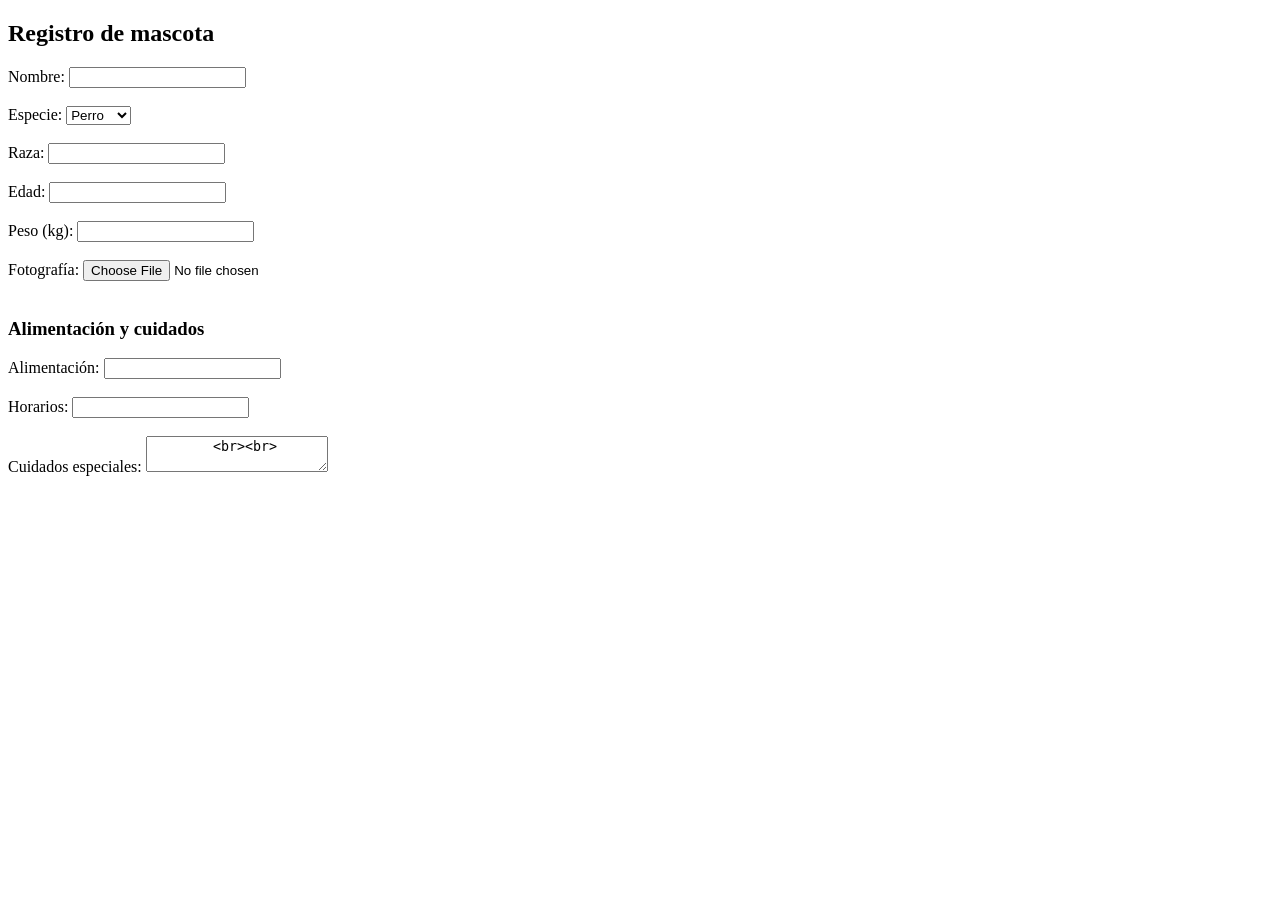
==== index.html @ 749df58b "Update index.html" ====
<!DOCTYPE html>
<html lang="en">
<head>
    <meta charset="UTF-8">
    <meta name="viewport" content="width=device-width, initial-scale=1.0">
    <title>Document</title>
</head>
<body>
    <h2>Registro de mascota</h2>
    <form>
        <label>Nombre:</label>
        <input type="text" id="nombre" required>
        <br><br>

        <label>Especie:</label>
        <select id="especie">
            <option>Perro</option>
            <option>Gato</option>
            <option>Conejo</option>
            <option>Otro</option>
        </select>
        <br><br>

        <label>Raza:</label>
        <input type="text" id="raza">
        <br><br>

        <label>Edad:</label>
        <input type="numer" id="edad">
        <br><br>

        <label>Peso (kg):</label>
        <input type="number" id="peso">
        <br><br>

        <label>Fotografía:</label>
        <input type="file" id="foto" accept="image/*"> 
        <br><br>


        <h3>Alimentación y cuidados</h3>
        <label>Alimentación:</label>
        <input type="text" id="alimentacion">
        <br><br>

        <label>Horarios:</label>
        <input type="text" id="horarios">
        <br><br>

        <label>Cuidados especiales:</label>
        <textarea type="text" id="cuidados">
        <br><br>


        <h3>Información médica</h3>
        <label>Vacunas:</label>
        <textarea type="text" id="vacunas">
        <br><br>

        <label>Enfermedades o alergias:</label>
        <textarea type="text" id="enfermedades">
        <br><br>

        <label>Veterinario:</label>
        <input type="text" id="veterinario">
        <br><br>

        <label>Contacto del veterinario:</label>
        <input type="tel" id="contactoVeterinario">
        <br><br>


        <h3>Contacto de emergencia</h3>
        <label>Nombre:</label>
        <input type="text" id="contacto">
        <br><br>

        <label>Teléfono:</label>
        <input type="tel" id="telefonoEmergencia">
        <br><br>

        <label>Contacto de emergencia:</label>
        <input type="tel" id="contactoEmergencia">
        <br><br>

        <button type="submit">Registrar mascota</button>
        <button type="reset">Limpiar</button>
    </form>
</body>
</html>
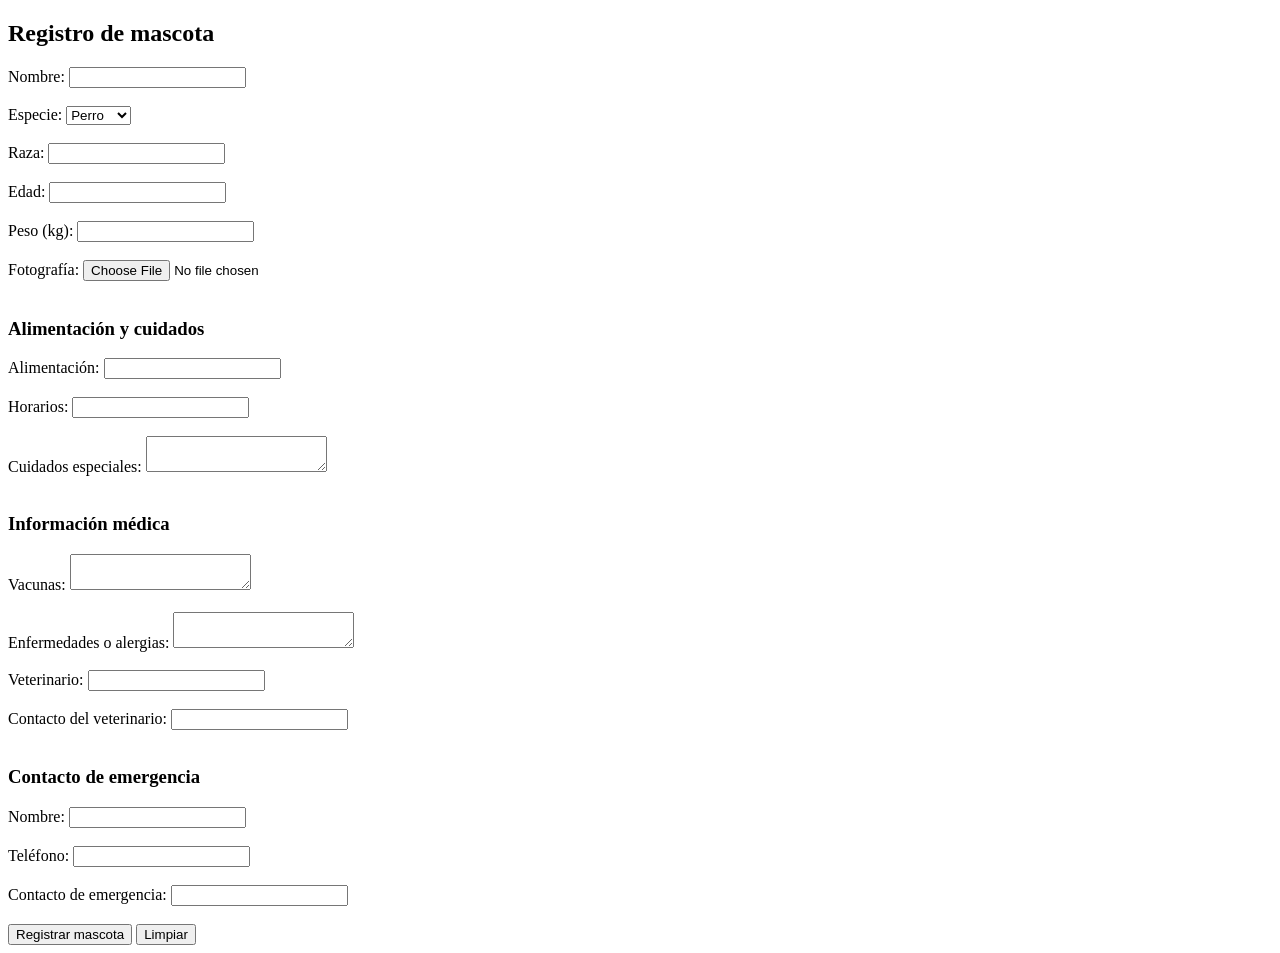
==== commit 5f4174e6: "Update index.html" ====
--- a/index.html
+++ b/index.html
@@ -48,17 +48,17 @@
         <br><br>
 
         <label>Cuidados especiales:</label>
-        <textarea type="text" id="cuidados">
+        <textarea type="text" id="cuidados"></textarea>
         <br><br>
 
 
         <h3>Información médica</h3>
         <label>Vacunas:</label>
-        <textarea type="text" id="vacunas">
+        <textarea type="text" id="vacunas"></textarea>
         <br><br>
 
         <label>Enfermedades o alergias:</label>
-        <textarea type="text" id="enfermedades">
+        <textarea type="text" id="enfermedades"></textarea>
         <br><br>
 
         <label>Veterinario:</label>
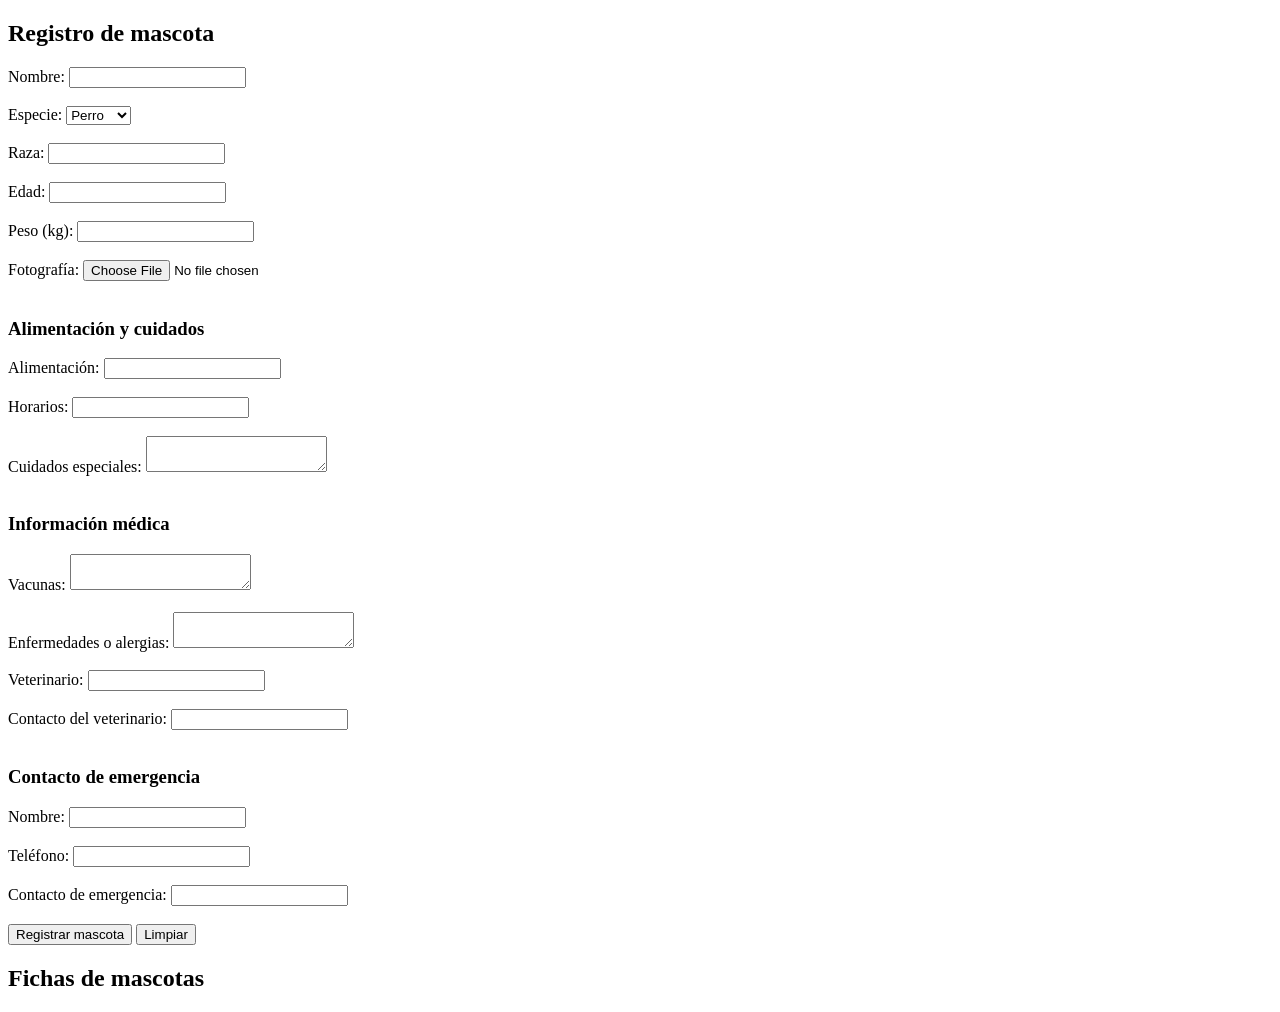
==== commit dfbad48c: "update" ====
--- a/index.html
+++ b/index.html
@@ -86,5 +86,9 @@
         <button type="submit">Registrar mascota</button>
         <button type="reset">Limpiar</button>
     </form>
+
+    <h2>Fichas de mascotas</h2>
+    <div id="listaMascotas"></div>
+    <script src="script.js"></script>
 </body>
 </html>
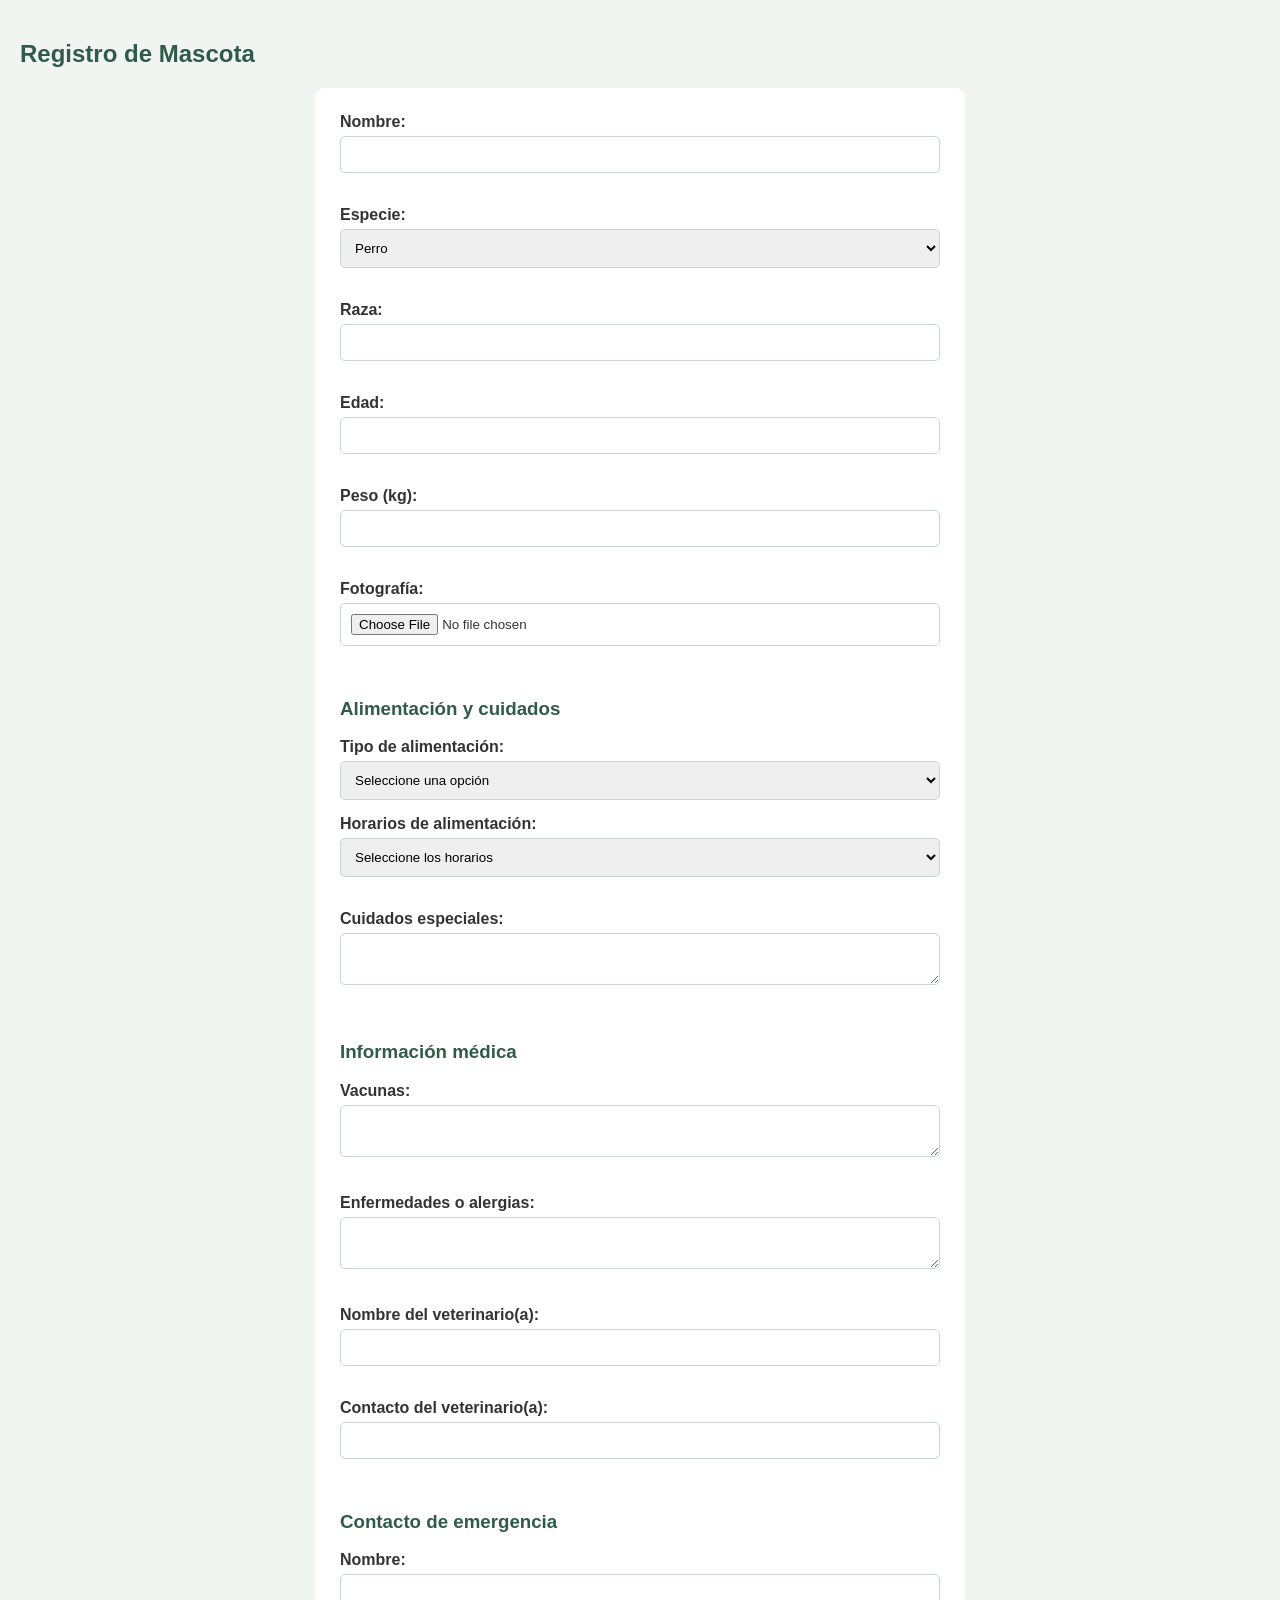
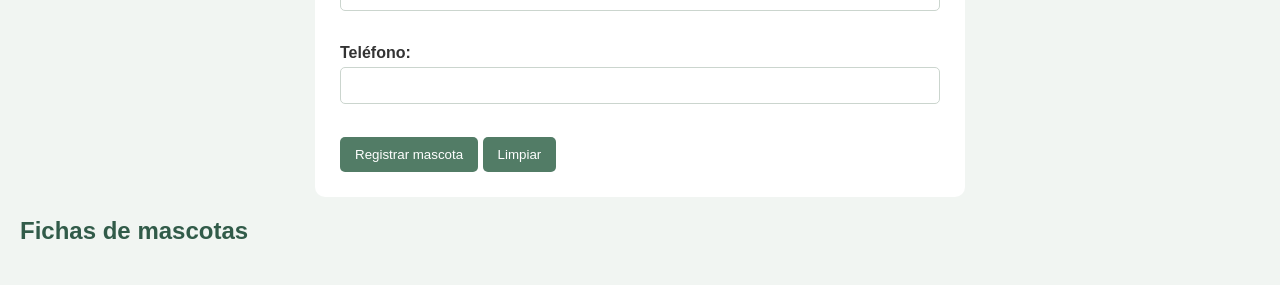
==== commit 24950860: "update" ====
--- a/index.html
+++ b/index.html
@@ -3,10 +3,11 @@
 <head>
     <meta charset="UTF-8">
     <meta name="viewport" content="width=device-width, initial-scale=1.0">
-    <title>Document</title>
+    <title>Gestión de Cuidado de Mascotas</title>
+    <link rel="stylesheet" href="style.css">
 </head>
 <body>
-    <h2>Registro de mascota</h2>
+    <h2>Registro de Mascota</h2>
     <form>
         <label>Nombre:</label>
         <input type="text" id="nombre" required>
@@ -39,12 +40,23 @@
 
 
         <h3>Alimentación y cuidados</h3>
-        <label>Alimentación:</label>
-        <input type="text" id="alimentacion">
-        <br><br>
+        <label>Tipo de alimentación:</label>
+        <select id="tipoAlimentacion">
+            <option value="">Seleccione una opción</option>
+            <option>Alimento seco</option>
+            <option>Alimento húmedo</option>
+            <option>Dieta especial</option>
+            <option>Frutas y verduras</option>
+        </select>
 
-        <label>Horarios:</label>
-        <input type="text" id="horarios">
+        <label>Horarios de alimentación:</label>
+        <select id="horarios">
+            <option value="">Seleccione los horarios</option>
+            <option>7:00 a. m. y 4:00 p. m.</option>
+            <option>8:00 a. m. y 5:00 p. m.</option>
+            <option>9:00 a. m. y 6:00 p. m.</option>
+            <option>7:00 a. m. y 7:00 p. m.</option>
+        </select>
         <br><br>
 
         <label>Cuidados especiales:</label>
@@ -61,11 +73,11 @@
         <textarea type="text" id="enfermedades"></textarea>
         <br><br>
 
-        <label>Veterinario:</label>
+        <label>Nombre del veterinario(a):</label>
         <input type="text" id="veterinario">
         <br><br>
 
-        <label>Contacto del veterinario:</label>
+        <label>Contacto del veterinario(a):</label>
         <input type="tel" id="contactoVeterinario">
         <br><br>
 
@@ -79,10 +91,6 @@
         <input type="tel" id="telefonoEmergencia">
         <br><br>
 
-        <label>Contacto de emergencia:</label>
-        <input type="tel" id="contactoEmergencia">
-        <br><br>
-
         <button type="submit">Registrar mascota</button>
         <button type="reset">Limpiar</button>
     </form>
--- a/style.css
+++ b/style.css
@@ -0,0 +1,75 @@
+/* Diseño general */
+body {
+    font-family: Arial, Helvetica, sans-serif;
+    background-color: #f1f5f2;
+    color: #333;
+    margin: 0;
+    padding: 20px;
+}
+
+/* Título principal */
+h1 {
+    text-align: center;
+    color: #315b49;
+}
+
+/* Títulos de secciones */
+h2, h3, h4 {
+    color: #315b49;
+}
+
+/* Formulario */
+form {
+    background-color: white;
+    max-width: 600px;
+    margin: 20px auto;
+    padding: 25px;
+    border-radius: 10px;
+}
+
+/* Etiquetas */
+label {
+    display: block;
+    margin-bottom: 5px;
+    font-weight: bold;
+}
+
+/* Campos */
+input, select, textarea {
+    width: 100%;
+    padding: 10px;
+    margin-bottom: 15px;
+    border: 1px solid #cbd5ce;
+    border-radius: 5px;
+    box-sizing: border-box;
+}
+
+/* Botones */
+button {
+    background-color: #527c66;
+    color: white;
+    border: none;
+    padding: 10px 15px;
+    border-radius: 5px;
+    cursor: pointer;
+}
+
+/* Efecto del botón */
+button:hover {
+    background-color: #315b49;
+}
+
+/* Fichas de mascotas */
+#listaMascotas div {
+    background-color: white;
+    padding: 20px;
+    margin: 20px auto;
+    max-width: 600px;
+    border-radius: 10px;
+}
+
+/* Fotografías */
+#listaMascotas img {
+    max-width: 200px;
+    border-radius: 8px;
+}
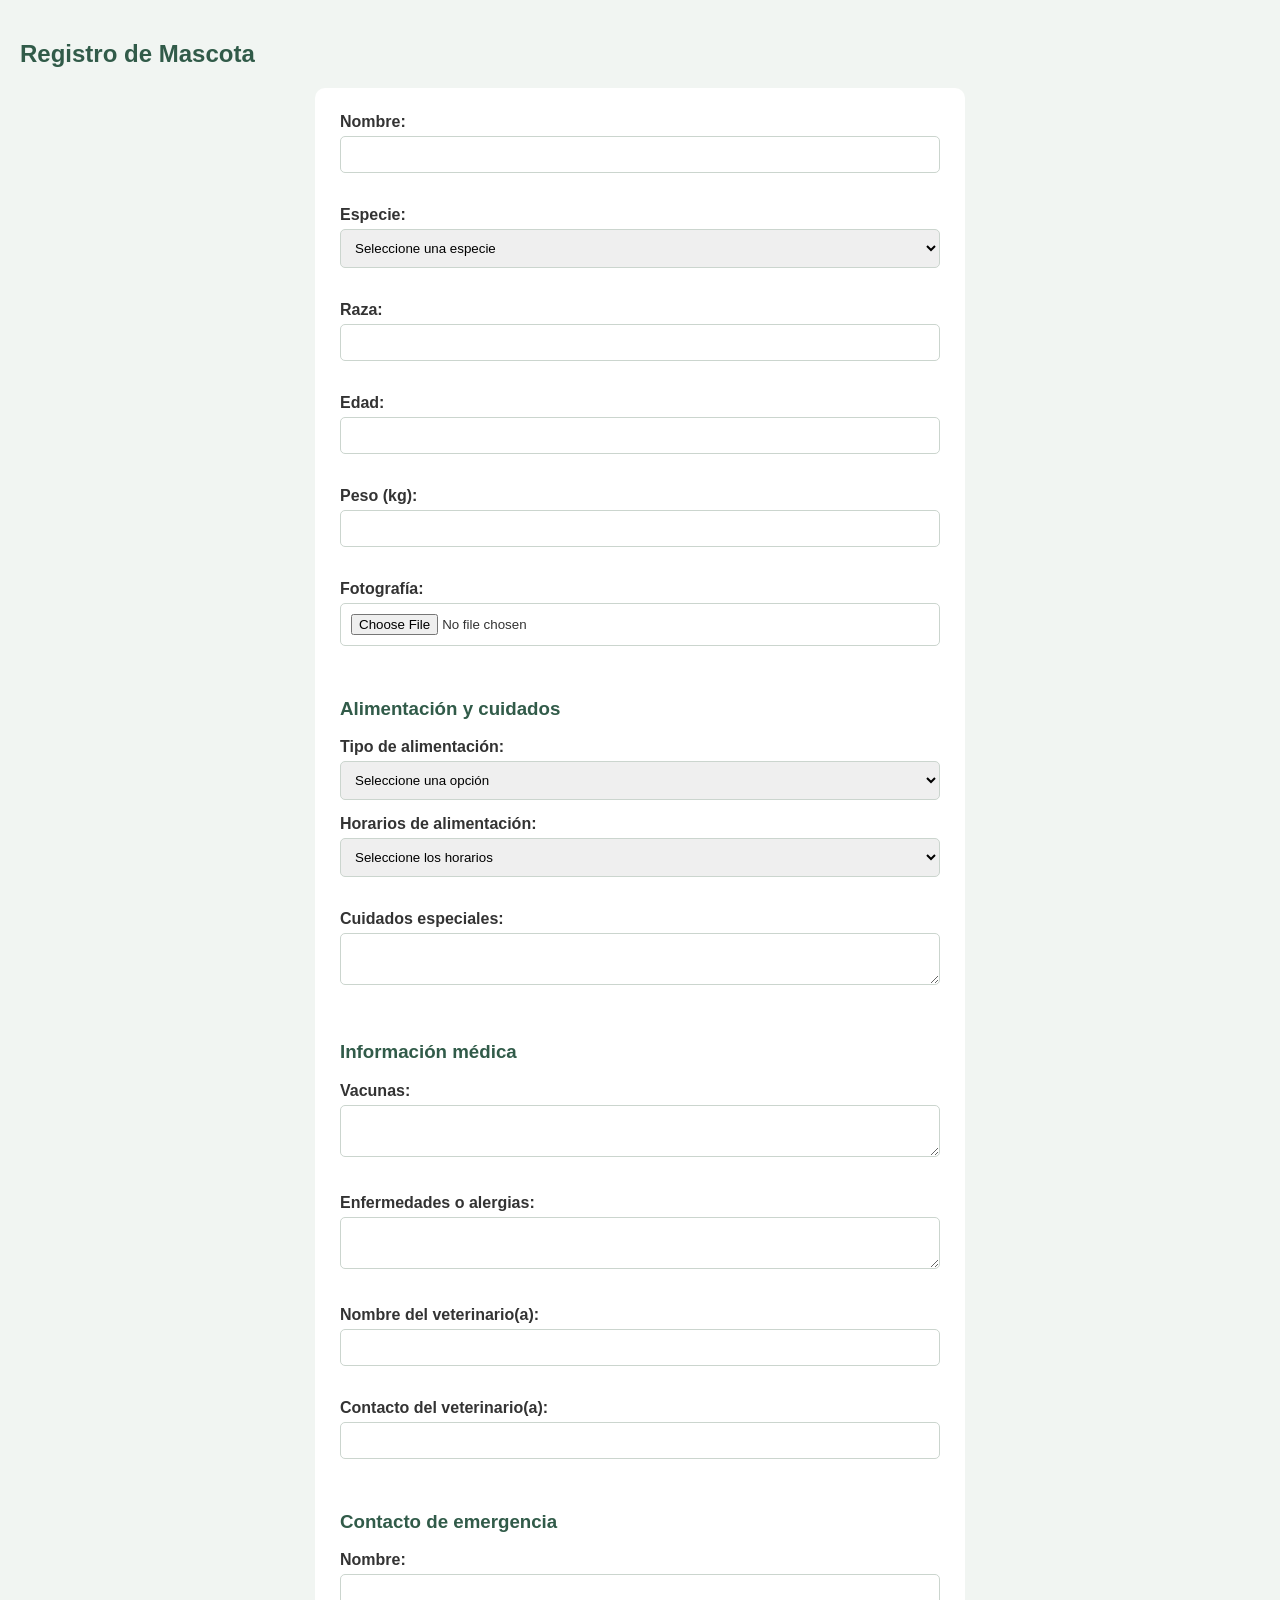
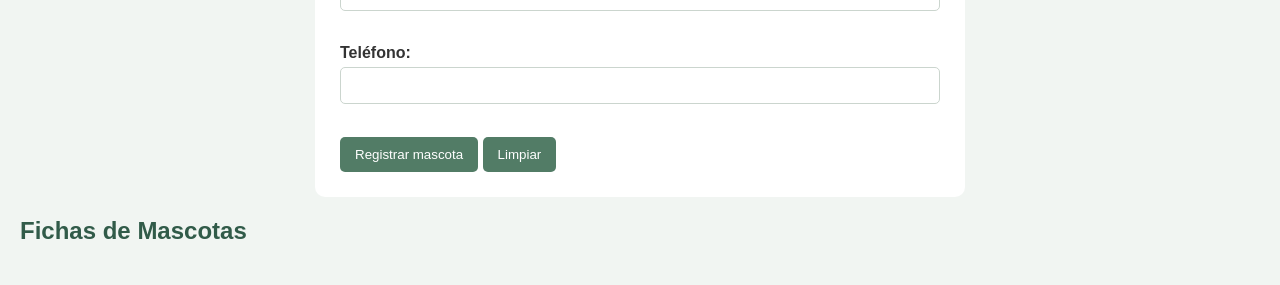
==== commit 7f023235: "update" ====
--- a/index.html
+++ b/index.html
@@ -1,5 +1,5 @@
 <!DOCTYPE html>
-<html lang="en">
+<html lang="es">
 <head>
     <meta charset="UTF-8">
     <meta name="viewport" content="width=device-width, initial-scale=1.0">
@@ -8,13 +8,14 @@
 </head>
 <body>
     <h2>Registro de Mascota</h2>
-    <form>
+    <form id="formMascota">
         <label>Nombre:</label>
         <input type="text" id="nombre" required>
         <br><br>
 
         <label>Especie:</label>
-        <select id="especie">
+        <select id="especie" required>
+            <option value="">Seleccione una especie</option>
             <option>Perro</option>
             <option>Gato</option>
             <option>Conejo</option>
@@ -27,7 +28,7 @@
         <br><br>
 
         <label>Edad:</label>
-        <input type="numer" id="edad">
+        <input type="number" id="edad">
         <br><br>
 
         <label>Peso (kg):</label>
@@ -35,13 +36,13 @@
         <br><br>
 
         <label>Fotografía:</label>
-        <input type="file" id="foto" accept="image/*"> 
+        <input type="file" id="foto" accept="image/*" required> 
         <br><br>
 
 
         <h3>Alimentación y cuidados</h3>
         <label>Tipo de alimentación:</label>
-        <select id="tipoAlimentacion">
+        <select id="alimentacion">
             <option value="">Seleccione una opción</option>
             <option>Alimento seco</option>
             <option>Alimento húmedo</option>
@@ -60,17 +61,17 @@
         <br><br>
 
         <label>Cuidados especiales:</label>
-        <textarea type="text" id="cuidados"></textarea>
+        <textarea id="cuidados"></textarea>
         <br><br>
 
 
         <h3>Información médica</h3>
         <label>Vacunas:</label>
-        <textarea type="text" id="vacunas"></textarea>
+        <textarea id="vacunas"></textarea>
         <br><br>
 
         <label>Enfermedades o alergias:</label>
-        <textarea type="text" id="enfermedades"></textarea>
+        <textarea id="enfermedades"></textarea>
         <br><br>
 
         <label>Nombre del veterinario(a):</label>
@@ -84,18 +85,18 @@
 
         <h3>Contacto de emergencia</h3>
         <label>Nombre:</label>
-        <input type="text" id="contacto">
+        <input type="text" id="contacto" required>
         <br><br>
 
         <label>Teléfono:</label>
-        <input type="tel" id="telefonoEmergencia">
+        <input type="tel" id="telefonoEmergencia" required>
         <br><br>
 
         <button type="submit">Registrar mascota</button>
         <button type="reset">Limpiar</button>
     </form>
 
-    <h2>Fichas de mascotas</h2>
+    <h2>Fichas de Mascotas</h2>
     <div id="listaMascotas"></div>
     <script src="script.js"></script>
 </body>
--- a/style.css
+++ b/style.css
@@ -59,17 +59,46 @@
     background-color: #315b49;
 }
 
-/* Fichas de mascotas */
-#listaMascotas div {
-    background-color: white;
-    padding: 20px;
-    margin: 20px auto;
-    max-width: 600px;
-    border-radius: 10px;
+/* Contenedor de fichas */
+#listaMascotas {
+    margin: 20px;
 }
 
-/* Fotografías */
-#listaMascotas img {
-    max-width: 200px;
-    border-radius: 8px;
+/* Tarjeta de mascota */
+.ficha {
+    background-color: white;
+    max-width: 450px;
+    padding: 25px;
+    margin: 20px;
+    border-radius: 15px;
+    border: 1px solid #e0e8e3;
+    box-shadow: 0 3px 10px rgba(0, 0, 0, 0.1);
 }
+
+/* Fotografía */
+.ficha img {
+    width: 150px;
+    height: 150px;
+    object-fit: cover;
+    border-radius: 12px;
+}
+
+/* Nombre de la mascota */
+.ficha h3 {
+    color: #315f4d;
+    font-size: 25px;
+}
+
+/* Títulos de las secciones */
+.ficha h4 {
+    color: #477d65;
+    font-size: 20px;
+    margin-top: 25px;
+}
+
+/* Información */
+.ficha p {
+    font-size: 15px;
+    margin: 8px 0;
+    line-height: 1.5;
+} 
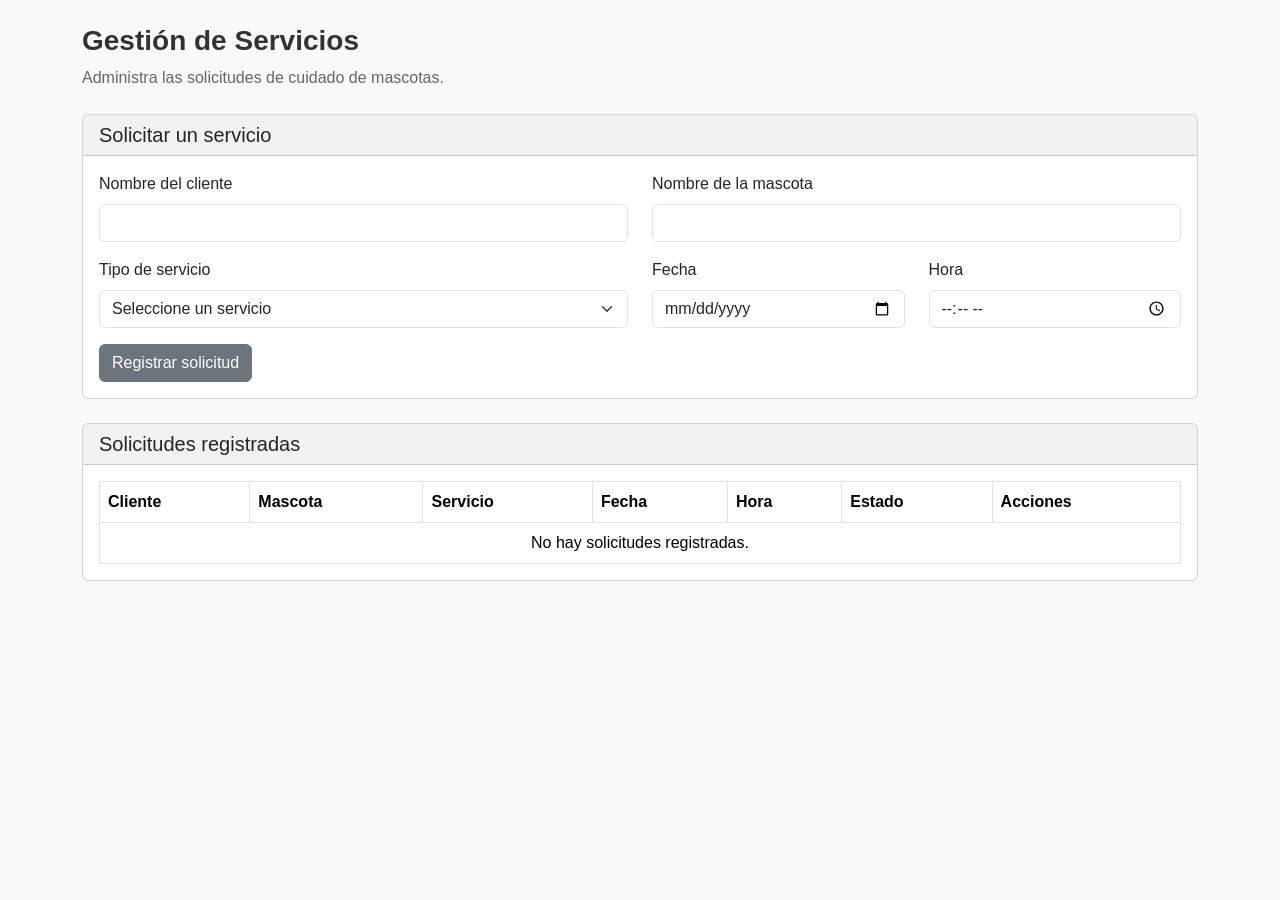
==== commit 9238b7c0: "Add files via upload" ====
--- a/index.html
+++ b/index.html
@@ -1,103 +1,136 @@
-<!DOCTYPE html>
-<html lang="es">
-<head>
-    <meta charset="UTF-8">
-    <meta name="viewport" content="width=device-width, initial-scale=1.0">
-    <title>Gestión de Cuidado de Mascotas</title>
-    <link rel="stylesheet" href="style.css">
-</head>
-<body>
-    <h2>Registro de Mascota</h2>
-    <form id="formMascota">
-        <label>Nombre:</label>
-        <input type="text" id="nombre" required>
-        <br><br>
-
-        <label>Especie:</label>
-        <select id="especie" required>
-            <option value="">Seleccione una especie</option>
-            <option>Perro</option>
-            <option>Gato</option>
-            <option>Conejo</option>
-            <option>Otro</option>
-        </select>
-        <br><br>
-
-        <label>Raza:</label>
-        <input type="text" id="raza">
-        <br><br>
-
-        <label>Edad:</label>
-        <input type="number" id="edad">
-        <br><br>
-
-        <label>Peso (kg):</label>
-        <input type="number" id="peso">
-        <br><br>
-
-        <label>Fotografía:</label>
-        <input type="file" id="foto" accept="image/*" required> 
-        <br><br>
-
-
-        <h3>Alimentación y cuidados</h3>
-        <label>Tipo de alimentación:</label>
-        <select id="alimentacion">
-            <option value="">Seleccione una opción</option>
-            <option>Alimento seco</option>
-            <option>Alimento húmedo</option>
-            <option>Dieta especial</option>
-            <option>Frutas y verduras</option>
-        </select>
-
-        <label>Horarios de alimentación:</label>
-        <select id="horarios">
-            <option value="">Seleccione los horarios</option>
-            <option>7:00 a. m. y 4:00 p. m.</option>
-            <option>8:00 a. m. y 5:00 p. m.</option>
-            <option>9:00 a. m. y 6:00 p. m.</option>
-            <option>7:00 a. m. y 7:00 p. m.</option>
-        </select>
-        <br><br>
-
-        <label>Cuidados especiales:</label>
-        <textarea id="cuidados"></textarea>
-        <br><br>
-
-
-        <h3>Información médica</h3>
-        <label>Vacunas:</label>
-        <textarea id="vacunas"></textarea>
-        <br><br>
-
-        <label>Enfermedades o alergias:</label>
-        <textarea id="enfermedades"></textarea>
-        <br><br>
-
-        <label>Nombre del veterinario(a):</label>
-        <input type="text" id="veterinario">
-        <br><br>
-
-        <label>Contacto del veterinario(a):</label>
-        <input type="tel" id="contactoVeterinario">
-        <br><br>
-
-
-        <h3>Contacto de emergencia</h3>
-        <label>Nombre:</label>
-        <input type="text" id="contacto" required>
-        <br><br>
-
-        <label>Teléfono:</label>
-        <input type="tel" id="telefonoEmergencia" required>
-        <br><br>
-
-        <button type="submit">Registrar mascota</button>
-        <button type="reset">Limpiar</button>
-    </form>
-
-    <h2>Fichas de Mascotas</h2>
-    <div id="listaMascotas"></div>
-    <script src="script.js"></script>
-</body>
-</html>+
+<!DOCTYPE html>
+<html lang="es">
+<head>
+    <meta charset="UTF-8">
+    <meta name="viewport" content="width=device-width, initial-scale=1.0">
+
+    <title>Gestión de Servicios</title>
+
+    <link href="https://cdn.jsdelivr.net/npm/bootstrap@5.3.3/dist/css/bootstrap.min.css" rel="stylesheet">
+    <link rel="stylesheet" href="css/estilos.css">
+</head>
+
+<body>
+
+    <main class="container mt-4">
+
+        <header class="mb-4">
+            <h1>Gestión de Servicios</h1>
+            <p>Administra las solicitudes de cuidado de mascotas.</p>
+        </header>
+
+        <section class="card mb-4">
+
+            <div class="card-header">
+                <h2 class="h5 mb-0">Solicitar un servicio</h2>
+            </div>
+
+            <div class="card-body">
+
+                <form id="formularioServicio">
+
+                    <div class="row">
+
+                        <div class="col-md-6 mb-3">
+                            <label for="nombreCliente" class="form-label">
+                                Nombre del cliente
+                            </label>
+                            <input type="text" class="form-control"
+                                id="nombreCliente" required>
+                        </div>
+
+                        <div class="col-md-6 mb-3">
+                            <label for="nombreMascota" class="form-label">
+                                Nombre de la mascota
+                            </label>
+                            <input type="text" class="form-control"
+                                id="nombreMascota" required>
+                        </div>
+
+                        <div class="col-md-6 mb-3">
+                            <label for="tipoServicio" class="form-label">
+                                Tipo de servicio
+                            </label>
+
+                            <select class="form-select" id="tipoServicio" required>
+                                <option value="">Seleccione un servicio</option>
+                                <option value="Paseo">Paseo</option>
+                                <option value="Alimentación">Alimentación</option>
+                                <option value="Baño">Baño</option>
+                                <option value="Cuidado temporal">Cuidado temporal</option>
+                            </select>
+                        </div>
+
+                        <div class="col-md-3 mb-3">
+                            <label for="fechaServicio" class="form-label">
+                                Fecha
+                            </label>
+                            <input type="date" class="form-control"
+                                id="fechaServicio" required>
+                        </div>
+
+                        <div class="col-md-3 mb-3">
+                            <label for="horaServicio" class="form-label">
+                                Hora
+                            </label>
+                            <input type="time" class="form-control"
+                                id="horaServicio" required>
+                        </div>
+
+                    </div>
+
+                    <button type="submit" class="btn btn-secondary">
+                        Registrar solicitud
+                    </button>
+
+                </form>
+
+            </div>
+        </section>
+
+        <section class="card">
+
+            <div class="card-header">
+                <h2 class="h5 mb-0">Solicitudes registradas</h2>
+            </div>
+
+            <div class="card-body">
+
+                <div class="table-responsive">
+
+                    <table class="table table-bordered table-hover">
+
+                        <thead>
+                            <tr>
+                                <th>Cliente</th>
+                                <th>Mascota</th>
+                                <th>Servicio</th>
+                                <th>Fecha</th>
+                                <th>Hora</th>
+                                <th>Estado</th>
+                                <th>Acciones</th>
+                            </tr>
+                        </thead>
+
+                        <tbody id="listaSolicitudes">
+                            <tr>
+                                <td colspan="7" class="text-center">
+                                    No hay solicitudes registradas.
+                                </td>
+                            </tr>
+                        </tbody>
+
+                    </table>
+
+                </div>
+
+            </div>
+        </section>
+
+    </main>
+
+    <script src="js/servicios.js"></script>
+
+</body>
+</html>
--- a/css/estilos.css
+++ b/css/estilos.css
@@ -0,0 +1,42 @@
+
+body {
+    background-color: #f8f9fa;
+    font-family: Arial, sans-serif;
+    color: #333;
+}
+
+header h1 {
+    font-size: 28px;
+    font-weight: bold;
+}
+
+header p {
+    color: #666;
+    margin-top: 8px;
+}
+
+.card {
+    border-radius: 6px;
+}
+
+.card-header {
+    background-color: #f1f1f1;
+}
+
+.form-label {
+    font-weight: 500;
+}
+
+.table {
+    margin-bottom: 0;
+}
+
+.btn {
+    min-width: 100px;
+}
+
+footer {
+    text-align: center;
+    margin-top: 30px;
+    padding: 15px;
+}
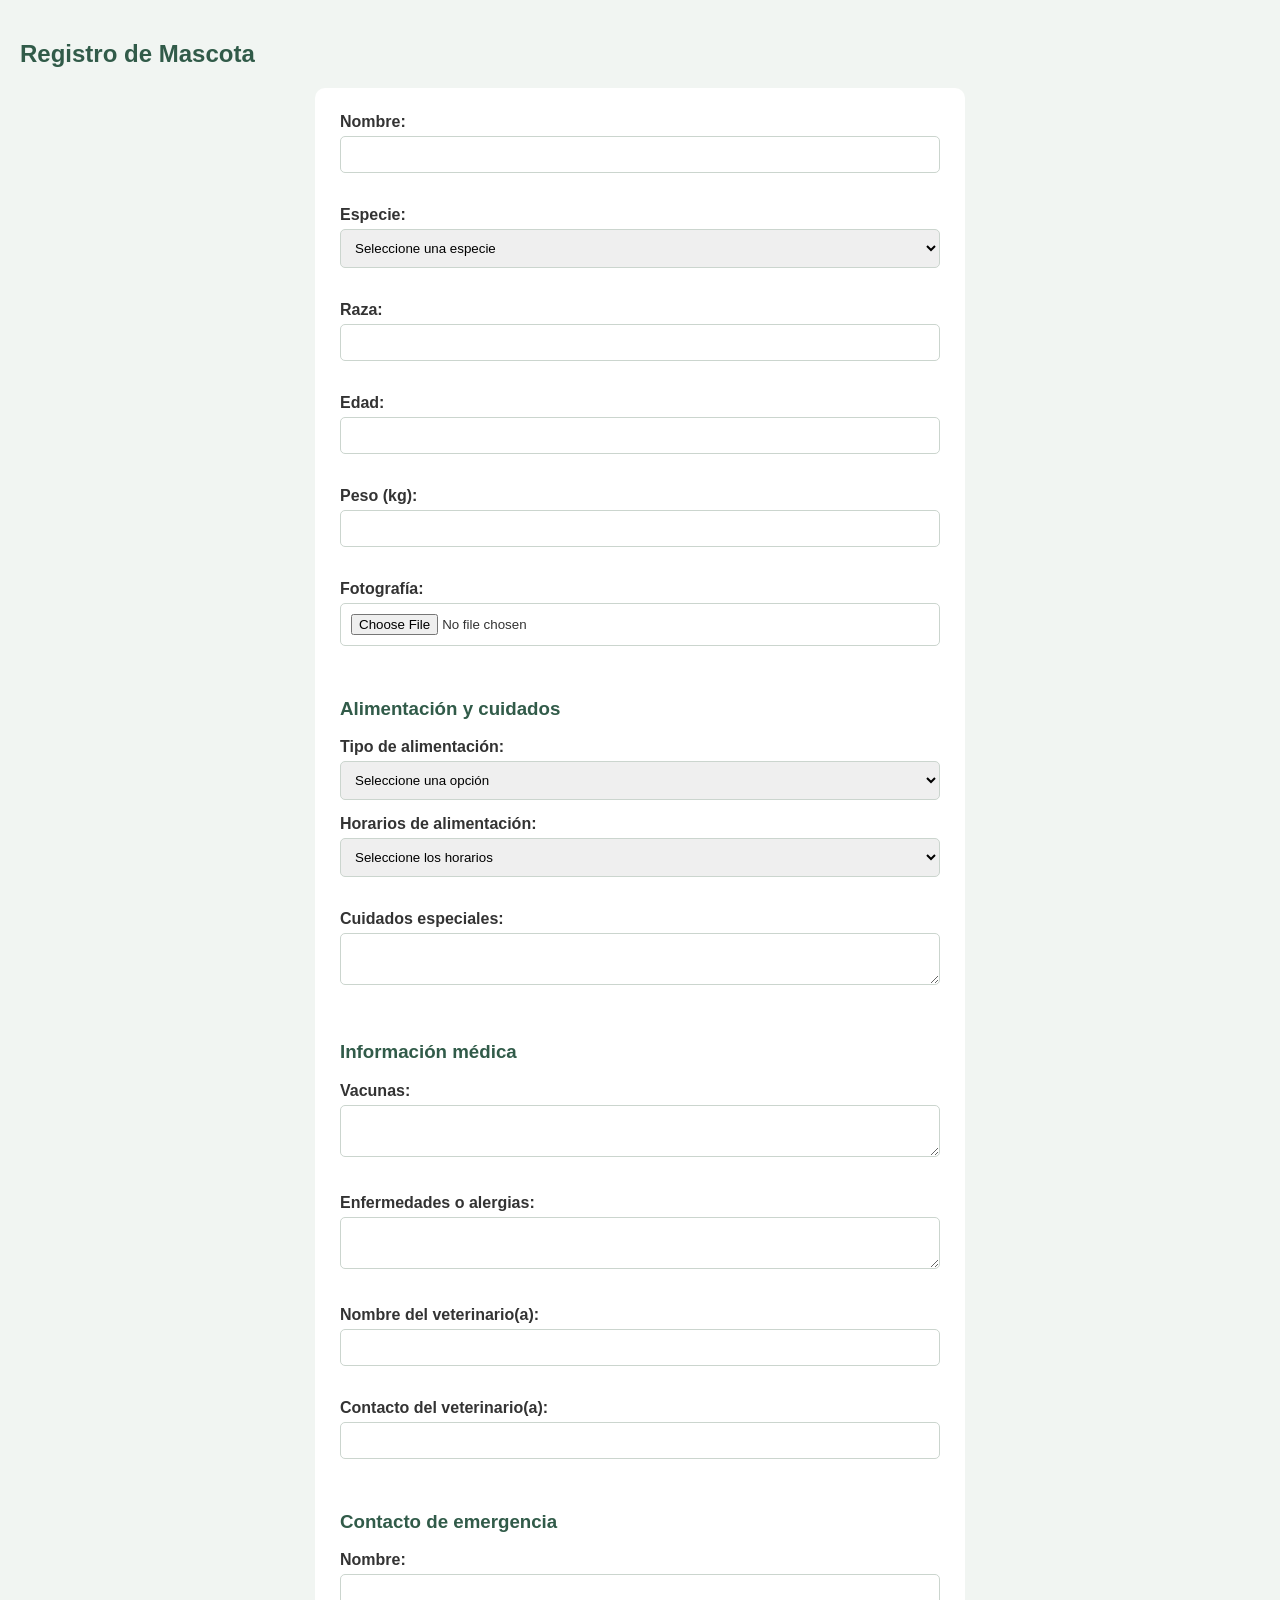
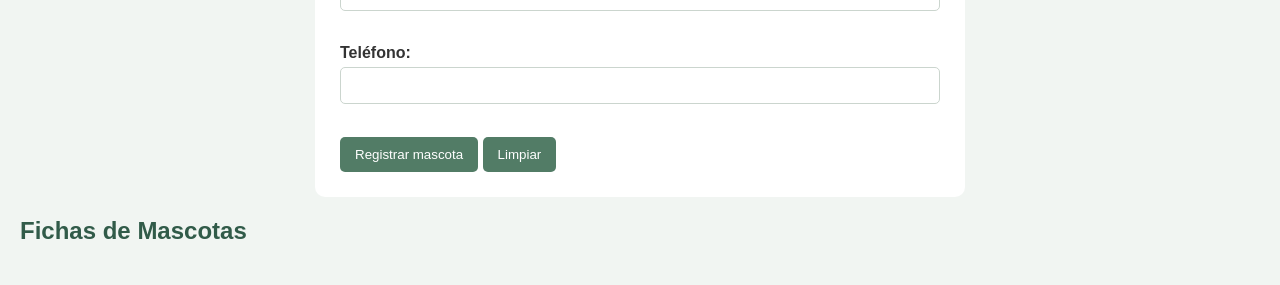
==== commit cdf29ba0: "Merge branch 'main' into Sheydell" ====
--- a/index.html
+++ b/index.html
@@ -1,136 +1,103 @@
-
 <!DOCTYPE html>
 <html lang="es">
 <head>
     <meta charset="UTF-8">
     <meta name="viewport" content="width=device-width, initial-scale=1.0">
+    <title>Gestión de Cuidado de Mascotas</title>
+    <link rel="stylesheet" href="style.css">
+</head>
+<body>
+    <h2>Registro de Mascota</h2>
+    <form id="formMascota">
+        <label>Nombre:</label>
+        <input type="text" id="nombre" required>
+        <br><br>
 
-    <title>Gestión de Servicios</title>
+        <label>Especie:</label>
+        <select id="especie" required>
+            <option value="">Seleccione una especie</option>
+            <option>Perro</option>
+            <option>Gato</option>
+            <option>Conejo</option>
+            <option>Otro</option>
+        </select>
+        <br><br>
 
-    <link href="https://cdn.jsdelivr.net/npm/bootstrap@5.3.3/dist/css/bootstrap.min.css" rel="stylesheet">
-    <link rel="stylesheet" href="css/estilos.css">
-</head>
+        <label>Raza:</label>
+        <input type="text" id="raza">
+        <br><br>
 
-<body>
+        <label>Edad:</label>
+        <input type="number" id="edad">
+        <br><br>
 
-    <main class="container mt-4">
+        <label>Peso (kg):</label>
+        <input type="number" id="peso">
+        <br><br>
 
-        <header class="mb-4">
-            <h1>Gestión de Servicios</h1>
-            <p>Administra las solicitudes de cuidado de mascotas.</p>
-        </header>
+        <label>Fotografía:</label>
+        <input type="file" id="foto" accept="image/*" required> 
+        <br><br>
 
-        <section class="card mb-4">
 
-            <div class="card-header">
-                <h2 class="h5 mb-0">Solicitar un servicio</h2>
-            </div>
+        <h3>Alimentación y cuidados</h3>
+        <label>Tipo de alimentación:</label>
+        <select id="alimentacion">
+            <option value="">Seleccione una opción</option>
+            <option>Alimento seco</option>
+            <option>Alimento húmedo</option>
+            <option>Dieta especial</option>
+            <option>Frutas y verduras</option>
+        </select>
 
-            <div class="card-body">
+        <label>Horarios de alimentación:</label>
+        <select id="horarios">
+            <option value="">Seleccione los horarios</option>
+            <option>7:00 a. m. y 4:00 p. m.</option>
+            <option>8:00 a. m. y 5:00 p. m.</option>
+            <option>9:00 a. m. y 6:00 p. m.</option>
+            <option>7:00 a. m. y 7:00 p. m.</option>
+        </select>
+        <br><br>
 
-                <form id="formularioServicio">
+        <label>Cuidados especiales:</label>
+        <textarea id="cuidados"></textarea>
+        <br><br>
 
-                    <div class="row">
 
-                        <div class="col-md-6 mb-3">
-                            <label for="nombreCliente" class="form-label">
-                                Nombre del cliente
-                            </label>
-                            <input type="text" class="form-control"
-                                id="nombreCliente" required>
-                        </div>
+        <h3>Información médica</h3>
+        <label>Vacunas:</label>
+        <textarea id="vacunas"></textarea>
+        <br><br>
 
-                        <div class="col-md-6 mb-3">
-                            <label for="nombreMascota" class="form-label">
-                                Nombre de la mascota
-                            </label>
-                            <input type="text" class="form-control"
-                                id="nombreMascota" required>
-                        </div>
+        <label>Enfermedades o alergias:</label>
+        <textarea id="enfermedades"></textarea>
+        <br><br>
 
-                        <div class="col-md-6 mb-3">
-                            <label for="tipoServicio" class="form-label">
-                                Tipo de servicio
-                            </label>
+        <label>Nombre del veterinario(a):</label>
+        <input type="text" id="veterinario">
+        <br><br>
 
-                            <select class="form-select" id="tipoServicio" required>
-                                <option value="">Seleccione un servicio</option>
-                                <option value="Paseo">Paseo</option>
-                                <option value="Alimentación">Alimentación</option>
-                                <option value="Baño">Baño</option>
-                                <option value="Cuidado temporal">Cuidado temporal</option>
-                            </select>
-                        </div>
+        <label>Contacto del veterinario(a):</label>
+        <input type="tel" id="contactoVeterinario">
+        <br><br>
 
-                        <div class="col-md-3 mb-3">
-                            <label for="fechaServicio" class="form-label">
-                                Fecha
-                            </label>
-                            <input type="date" class="form-control"
-                                id="fechaServicio" required>
-                        </div>
 
-                        <div class="col-md-3 mb-3">
-                            <label for="horaServicio" class="form-label">
-                                Hora
-                            </label>
-                            <input type="time" class="form-control"
-                                id="horaServicio" required>
-                        </div>
+        <h3>Contacto de emergencia</h3>
+        <label>Nombre:</label>
+        <input type="text" id="contacto" required>
+        <br><br>
 
-                    </div>
+        <label>Teléfono:</label>
+        <input type="tel" id="telefonoEmergencia" required>
+        <br><br>
 
-                    <button type="submit" class="btn btn-secondary">
-                        Registrar solicitud
-                    </button>
+        <button type="submit">Registrar mascota</button>
+        <button type="reset">Limpiar</button>
+    </form>
 
-                </form>
-
-            </div>
-        </section>
-
-        <section class="card">
-
-            <div class="card-header">
-                <h2 class="h5 mb-0">Solicitudes registradas</h2>
-            </div>
-
-            <div class="card-body">
-
-                <div class="table-responsive">
-
-                    <table class="table table-bordered table-hover">
-
-                        <thead>
-                            <tr>
-                                <th>Cliente</th>
-                                <th>Mascota</th>
-                                <th>Servicio</th>
-                                <th>Fecha</th>
-                                <th>Hora</th>
-                                <th>Estado</th>
-                                <th>Acciones</th>
-                            </tr>
-                        </thead>
-
-                        <tbody id="listaSolicitudes">
-                            <tr>
-                                <td colspan="7" class="text-center">
-                                    No hay solicitudes registradas.
-                                </td>
-                            </tr>
-                        </tbody>
-
-                    </table>
-
-                </div>
-
-            </div>
-        </section>
-
-    </main>
-
-    <script src="js/servicios.js"></script>
-
+    <h2>Fichas de Mascotas</h2>
+    <div id="listaMascotas"></div>
+    <script src="script.js"></script>
 </body>
 </html>
--- a/style.css
+++ b/style.css
@@ -0,0 +1,104 @@
+/* Diseño general */
+body {
+    font-family: Arial, Helvetica, sans-serif;
+    background-color: #f1f5f2;
+    color: #333;
+    margin: 0;
+    padding: 20px;
+}
+
+/* Título principal */
+h1 {
+    text-align: center;
+    color: #315b49;
+}
+
+/* Títulos de secciones */
+h2, h3, h4 {
+    color: #315b49;
+}
+
+/* Formulario */
+form {
+    background-color: white;
+    max-width: 600px;
+    margin: 20px auto;
+    padding: 25px;
+    border-radius: 10px;
+}
+
+/* Etiquetas */
+label {
+    display: block;
+    margin-bottom: 5px;
+    font-weight: bold;
+}
+
+/* Campos */
+input, select, textarea {
+    width: 100%;
+    padding: 10px;
+    margin-bottom: 15px;
+    border: 1px solid #cbd5ce;
+    border-radius: 5px;
+    box-sizing: border-box;
+}
+
+/* Botones */
+button {
+    background-color: #527c66;
+    color: white;
+    border: none;
+    padding: 10px 15px;
+    border-radius: 5px;
+    cursor: pointer;
+}
+
+/* Efecto del botón */
+button:hover {
+    background-color: #315b49;
+}
+
+/* Contenedor de fichas */
+#listaMascotas {
+    margin: 20px;
+}
+
+/* Tarjeta de mascota */
+.ficha {
+    background-color: white;
+    max-width: 450px;
+    padding: 25px;
+    margin: 20px;
+    border-radius: 15px;
+    border: 1px solid #e0e8e3;
+    box-shadow: 0 3px 10px rgba(0, 0, 0, 0.1);
+}
+
+/* Fotografía */
+.ficha img {
+    width: 150px;
+    height: 150px;
+    object-fit: cover;
+    border-radius: 12px;
+}
+
+/* Nombre de la mascota */
+.ficha h3 {
+    color: #315f4d;
+    font-size: 25px;
+}
+
+/* Títulos de las secciones */
+.ficha h4 {
+    color: #477d65;
+    font-size: 20px;
+    margin-top: 25px;
+}
+
+/* Información */
+.ficha p {
+    font-size: 15px;
+    margin: 8px 0;
+    line-height: 1.5;
+} 
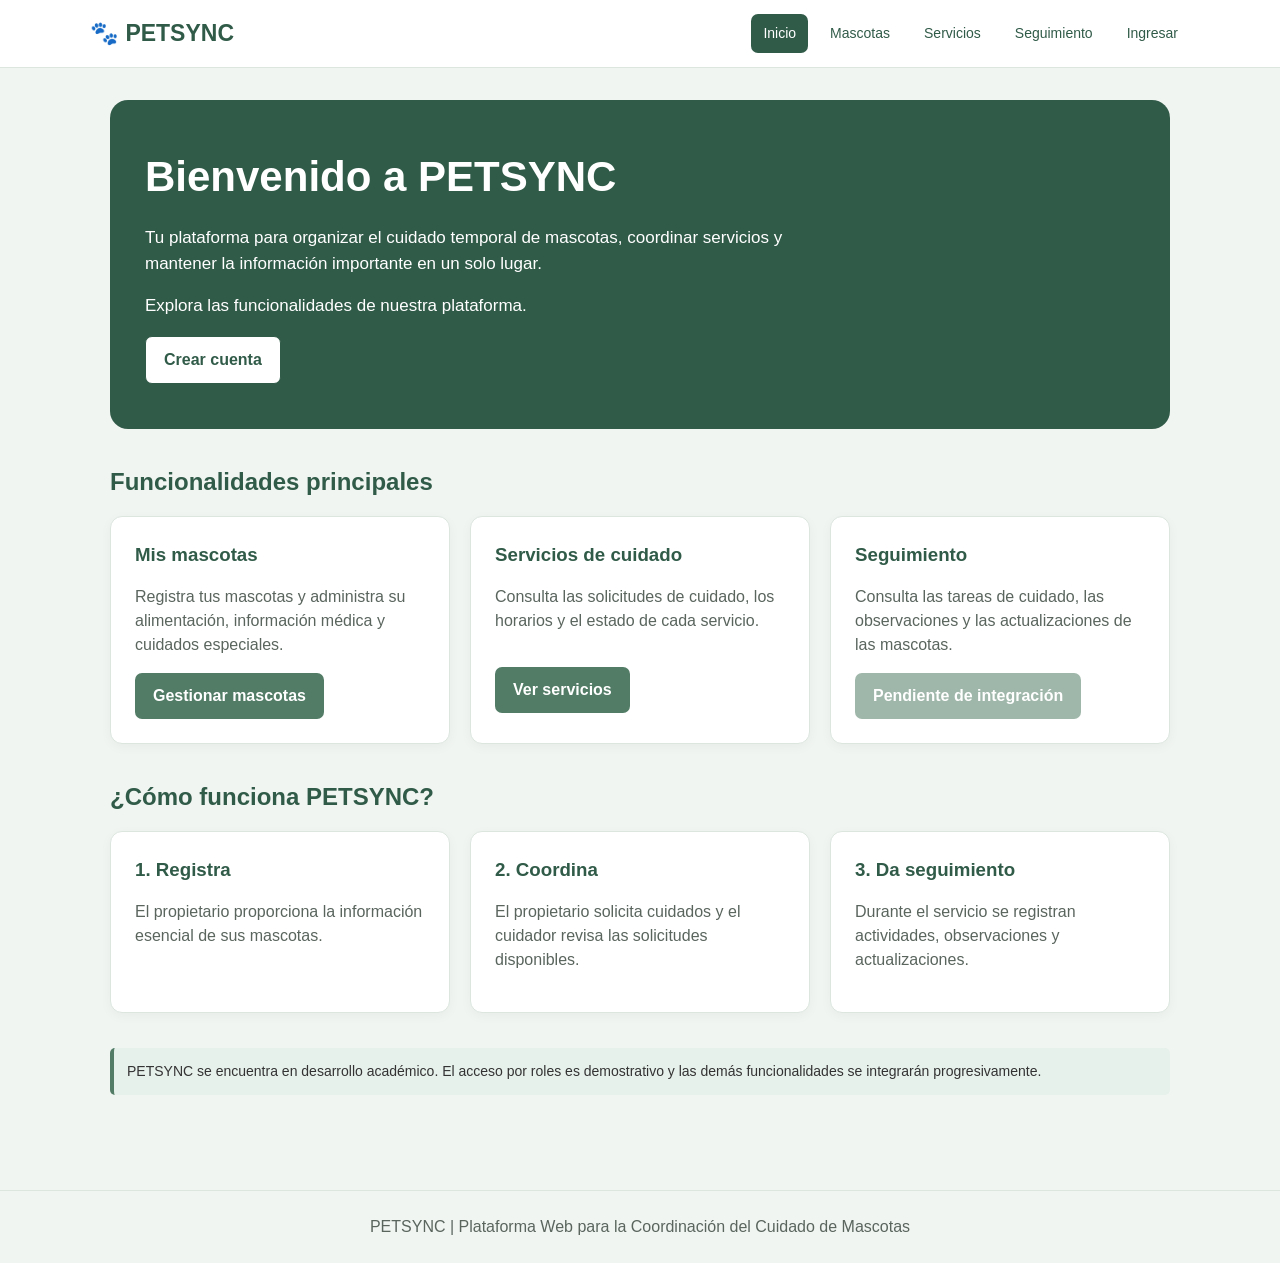
==== commit f70187f7: "Parte Jared dashboard, login, registro y unificacion visual PETSYNC" ====
--- a/index.html
+++ b/index.html
@@ -1,103 +1,130 @@
-<!DOCTYPE html>
-<html lang="es">
-<head>
-    <meta charset="UTF-8">
-    <meta name="viewport" content="width=device-width, initial-scale=1.0">
-    <title>Gestión de Cuidado de Mascotas</title>
-    <link rel="stylesheet" href="style.css">
-</head>
-<body>
-    <h2>Registro de Mascota</h2>
-    <form id="formMascota">
-        <label>Nombre:</label>
-        <input type="text" id="nombre" required>
-        <br><br>
-
-        <label>Especie:</label>
-        <select id="especie" required>
-            <option value="">Seleccione una especie</option>
-            <option>Perro</option>
-            <option>Gato</option>
-            <option>Conejo</option>
-            <option>Otro</option>
-        </select>
-        <br><br>
-
-        <label>Raza:</label>
-        <input type="text" id="raza">
-        <br><br>
-
-        <label>Edad:</label>
-        <input type="number" id="edad">
-        <br><br>
-
-        <label>Peso (kg):</label>
-        <input type="number" id="peso">
-        <br><br>
-
-        <label>Fotografía:</label>
-        <input type="file" id="foto" accept="image/*" required> 
-        <br><br>
-
-
-        <h3>Alimentación y cuidados</h3>
-        <label>Tipo de alimentación:</label>
-        <select id="alimentacion">
-            <option value="">Seleccione una opción</option>
-            <option>Alimento seco</option>
-            <option>Alimento húmedo</option>
-            <option>Dieta especial</option>
-            <option>Frutas y verduras</option>
-        </select>
-
-        <label>Horarios de alimentación:</label>
-        <select id="horarios">
-            <option value="">Seleccione los horarios</option>
-            <option>7:00 a. m. y 4:00 p. m.</option>
-            <option>8:00 a. m. y 5:00 p. m.</option>
-            <option>9:00 a. m. y 6:00 p. m.</option>
-            <option>7:00 a. m. y 7:00 p. m.</option>
-        </select>
-        <br><br>
-
-        <label>Cuidados especiales:</label>
-        <textarea id="cuidados"></textarea>
-        <br><br>
-
-
-        <h3>Información médica</h3>
-        <label>Vacunas:</label>
-        <textarea id="vacunas"></textarea>
-        <br><br>
-
-        <label>Enfermedades o alergias:</label>
-        <textarea id="enfermedades"></textarea>
-        <br><br>
-
-        <label>Nombre del veterinario(a):</label>
-        <input type="text" id="veterinario">
-        <br><br>
-
-        <label>Contacto del veterinario(a):</label>
-        <input type="tel" id="contactoVeterinario">
-        <br><br>
-
-
-        <h3>Contacto de emergencia</h3>
-        <label>Nombre:</label>
-        <input type="text" id="contacto" required>
-        <br><br>
-
-        <label>Teléfono:</label>
-        <input type="tel" id="telefonoEmergencia" required>
-        <br><br>
-
-        <button type="submit">Registrar mascota</button>
-        <button type="reset">Limpiar</button>
-    </form>
-
-    <h2>Fichas de Mascotas</h2>
-    <div id="listaMascotas"></div>
-    <script src="script.js"></script>
-</body>
-</html>
+<!DOCTYPE html>
+<html lang="es">
+<head>
+    <meta charset="UTF-8">
+    <meta name="viewport" content="width=device-width, initial-scale=1.0">
+    <title>PETSYNC | Inicio</title>
+    <link rel="stylesheet" href="css/petsync.css">
+</head>
+<body class="petsync">
+
+    <header class="ps-header">
+        <a href="index.html" class="ps-logo">🐾 PETSYNC</a>
+
+        <nav class="ps-nav" aria-label="Navegación principal">
+            <a href="index.html" class="activo" aria-current="page">Inicio</a>
+            <a href="create-mascota.html" data-rol="propietario">Mascotas</a>
+            <a href="create-servicios.html">Servicios</a>
+            <a href="#seguimiento">Seguimiento</a>
+            <a href="login.html" id="accesoDemo">Ingresar</a>
+            <button type="button" id="cerrarDemo" class="ps-oculto">Salir</button>
+        </nav>
+    </header>
+
+    <main class="ps-contenedor">
+
+        <section class="ps-hero">
+            <h1 id="saludo">Bienvenido a PETSYNC</h1>
+            <p>
+                Tu plataforma para organizar el cuidado temporal de mascotas,
+                coordinar servicios y mantener la información importante
+                en un solo lugar.
+            </p>
+            <p id="rolActual">
+                Explora las funcionalidades de nuestra plataforma.
+            </p>
+            <div class="ps-acciones">
+                <a class="ps-boton ps-boton-secundario" href="registro.html">
+                    Crear cuenta
+                </a>
+            </div>
+        </section>
+
+        <section class="ps-seccion" aria-labelledby="tituloServicios">
+            <h2 id="tituloServicios">Funcionalidades principales</h2>
+
+            <div class="ps-grid">
+
+                <article class="ps-tarjeta" data-rol="propietario">
+                    <h3>Mis mascotas</h3>
+                    <p>
+                        Registra tus mascotas y administra su alimentación,
+                        información médica y cuidados especiales.
+                    </p>
+                    <a class="ps-boton" href="create-mascota.html">
+                        Gestionar mascotas
+                    </a>
+                </article>
+
+                <article class="ps-tarjeta">
+                    <h3>Servicios de cuidado</h3>
+                    <p>
+                        Consulta las solicitudes de cuidado, los horarios
+                        y el estado de cada servicio.
+                    </p>
+                    <a class="ps-boton" href="create-servicios.html">
+                        Ver servicios
+                    </a>
+                </article>
+
+                <article class="ps-tarjeta" id="seguimiento">
+                    <h3>Seguimiento</h3>
+                    <p>
+                        Consulta las tareas de cuidado, las observaciones
+                        y las actualizaciones de las mascotas.
+                    </p>
+                    <button class="ps-boton" type="button" disabled>
+                        Pendiente de integración
+                    </button>
+                </article>
+
+            </div>
+        </section>
+
+        <section class="ps-seccion" aria-labelledby="tituloProceso">
+            <h2 id="tituloProceso">¿Cómo funciona PETSYNC?</h2>
+
+            <div class="ps-grid">
+                <article class="ps-tarjeta">
+                    <h3>1. Registra</h3>
+                    <p>
+                        El propietario proporciona la información esencial
+                        de sus mascotas.
+                    </p>
+                </article>
+
+                <article class="ps-tarjeta">
+                    <h3>2. Coordina</h3>
+                    <p>
+                        El propietario solicita cuidados y el cuidador
+                        revisa las solicitudes disponibles.
+                    </p>
+                </article>
+
+                <article class="ps-tarjeta">
+                    <h3>3. Da seguimiento</h3>
+                    <p>
+                        Durante el servicio se registran actividades,
+                        observaciones y actualizaciones.
+                    </p>
+                </article>
+            </div>
+        </section>
+
+        <section class="ps-seccion">
+            <div class="ps-aviso">
+                PETSYNC se encuentra en desarrollo académico.
+                El acceso por roles es demostrativo y las demás
+                funcionalidades se integrarán progresivamente.
+            </div>
+        </section>
+
+    </main>
+
+    <footer class="ps-footer">
+        PETSYNC | Plataforma Web para la Coordinación del Cuidado de Mascotas
+    </footer>
+
+    <script src="js/petsync.js"></script>
+</body>
+</html>
--- a/css/petsync.css
+++ b/css/petsync.css
@@ -0,0 +1,339 @@
+﻿:root {
+    --verde: #315b49;
+    --verde-claro: #527c66;
+    --fondo: #f1f5f2;
+    --blanco: #ffffff;
+    --texto: #333333;
+    --borde: #dce6df;
+}
+
+* {
+    box-sizing: border-box;
+}
+
+body.petsync {
+    margin: 0;
+    padding: 0;
+    font-family: Arial, Helvetica, sans-serif;
+    color: var(--texto);
+    background: var(--fondo);
+    line-height: 1.5;
+}
+
+.ps-header {
+    background: var(--blanco);
+    border-bottom: 1px solid var(--borde);
+    padding: 14px max(20px, calc((100% - 1100px) / 2));
+    display: flex;
+    align-items: center;
+    justify-content: space-between;
+    gap: 20px;
+    flex-wrap: wrap;
+}
+
+.ps-logo {
+    color: var(--verde);
+    font-size: 23px;
+    font-weight: bold;
+    text-decoration: none;
+}
+
+.ps-nav {
+    display: flex;
+    align-items: center;
+    flex-wrap: wrap;
+    gap: 10px;
+}
+
+.ps-nav a,
+.ps-nav button {
+    display: inline-block;
+    padding: 9px 12px;
+    color: var(--verde);
+    background: transparent;
+    border: none;
+    border-radius: 7px;
+    text-decoration: none;
+    font: inherit;
+    font-size: 14px;
+    cursor: pointer;
+}
+
+.ps-nav a:hover,
+.ps-nav button:hover {
+    background: var(--fondo);
+}
+
+.ps-nav .activo {
+    background: var(--verde);
+    color: white;
+}
+
+.ps-contenedor {
+    max-width: 1100px;
+    margin: 0 auto;
+    padding: 32px 20px;
+}
+
+.ps-hero {
+    padding: 45px 35px;
+    background: var(--verde);
+    border-radius: 18px;
+    color: white;
+}
+
+.ps-hero h1 {
+    margin: 0 0 12px;
+    color: white;
+    font-size: clamp(28px, 4vw, 42px);
+}
+
+.ps-hero p {
+    max-width: 680px;
+    font-size: 17px;
+}
+
+.ps-seccion {
+    margin-top: 35px;
+}
+
+.ps-seccion h2 {
+    color: var(--verde);
+    margin-bottom: 16px;
+}
+
+.ps-grid {
+    display: grid;
+    grid-template-columns: repeat(3, minmax(0, 1fr));
+    gap: 20px;
+}
+
+.ps-tarjeta {
+    background: var(--blanco);
+    border: 1px solid var(--borde);
+    border-radius: 12px;
+    padding: 24px;
+    box-shadow: 0 3px 12px rgba(0, 0, 0, .04);
+}
+
+.ps-tarjeta h3 {
+    margin: 0 0 12px;
+    color: var(--verde);
+}
+
+.ps-tarjeta p {
+    min-height: 66px;
+    color: #5a655e;
+}
+
+.ps-boton {
+    display: inline-block;
+    background: var(--verde-claro);
+    color: white;
+    border: none;
+    border-radius: 7px;
+    padding: 11px 18px;
+    font: inherit;
+    font-weight: bold;
+    text-decoration: none;
+    cursor: pointer;
+}
+
+.ps-boton:hover {
+    background: var(--verde);
+    color: white;
+}
+
+.ps-boton-secundario {
+    background: white;
+    color: var(--verde);
+    border: 1px solid var(--verde);
+}
+
+.ps-boton-secundario:hover {
+    background: var(--fondo);
+    color: var(--verde);
+}
+
+.ps-boton:disabled {
+    opacity: .55;
+    cursor: not-allowed;
+}
+
+.ps-formulario {
+    max-width: 480px;
+    margin: 35px auto;
+    padding: 30px;
+    background: white;
+    border: 1px solid var(--borde);
+    border-radius: 14px;
+}
+
+.ps-formulario h1 {
+    margin-top: 0;
+    color: var(--verde);
+}
+
+.ps-campo {
+    margin-bottom: 18px;
+}
+
+.ps-campo label {
+    display: block;
+    margin-bottom: 6px;
+    font-weight: bold;
+}
+
+.ps-campo input,
+.ps-campo select {
+    display: block;
+    width: 100%;
+    padding: 12px;
+    border: 1px solid #b9c9bf;
+    border-radius: 7px;
+    background: white;
+    font: inherit;
+}
+
+.ps-campo input:focus,
+.ps-campo select:focus {
+    outline: 2px solid var(--verde-claro);
+    outline-offset: 1px;
+}
+
+.ps-aviso {
+    padding: 13px;
+    background: #e7f1eb;
+    border-left: 4px solid var(--verde-claro);
+    border-radius: 5px;
+    margin: 18px 0;
+    font-size: 14px;
+}
+
+.ps-acciones {
+    display: flex;
+    flex-wrap: wrap;
+    gap: 12px;
+    align-items: center;
+}
+
+.ps-footer {
+    padding: 24px;
+    margin-top: 45px;
+    text-align: center;
+    border-top: 1px solid var(--borde);
+    color: #5a655e;
+}
+
+.ps-oculto {
+    display: none !important;
+}
+
+@media (max-width: 760px) {
+    .ps-header {
+        padding: 15px;
+    }
+
+    .ps-grid {
+        grid-template-columns: 1fr;
+    }
+
+    .ps-hero {
+        padding: 30px 22px;
+    }
+
+    .ps-formulario {
+        margin: 20px auto;
+        padding: 22px;
+    }
+}
+body.petsync-integrada {
+    margin: 0;
+    padding: 0;
+    background-color: #f1f5f2;
+}
+
+body.petsync-integrada > h2 {
+    text-align: center;
+    margin-top: 25px;
+}
+
+body.petsync-integrada .ps-header {
+    width: 100%;
+}
+
+body.petsync-integrada .ps-header a {
+    text-decoration: none;
+}
+
+body.petsync-integrada .ps-header .ps-logo {
+    color: #315b49;
+}
+body.petsync-integrada {
+    margin: 0;
+    padding: 0;
+    background-color: #f1f5f2;
+}
+
+body.petsync-integrada > h2 {
+    text-align: center;
+    margin-top: 25px;
+}
+
+body.petsync-integrada .ps-header {
+    width: 100%;
+}
+
+body.petsync-integrada .ps-header a {
+    text-decoration: none;
+}
+
+body.petsync-integrada .ps-header .ps-logo {
+    color: #315b49;
+}
+/* Ajustes de integración visual PETSYNC */
+
+body.petsync-integrada {
+    background-color: #f1f5f2;
+    font-family: Arial, Helvetica, sans-serif;
+    color: #333333;
+}
+
+body.petsync-integrada h1,
+body.petsync-integrada h2,
+body.petsync-integrada h3 {
+    color: #315b49;
+}
+
+body.petsync-integrada .card {
+    background-color: white;
+    border: 1px solid #dce6df;
+    border-radius: 10px;
+}
+
+body.petsync-integrada .card-header {
+    background-color: #e7f1eb;
+    color: #315b49;
+}
+
+body.petsync-integrada .btn-secondary {
+    background-color: #527c66;
+    border-color: #527c66;
+}
+
+body.petsync-integrada .btn-secondary:hover {
+    background-color: #315b49;
+    border-color: #315b49;
+}
+
+body.petsync-integrada .ps-header {
+    background-color: white;
+}
+
+body.petsync-integrada .ps-nav a {
+    color: #315b49;
+}
+
+body.petsync-integrada .ps-nav a:hover {
+    background-color: #f1f5f2;
+}
